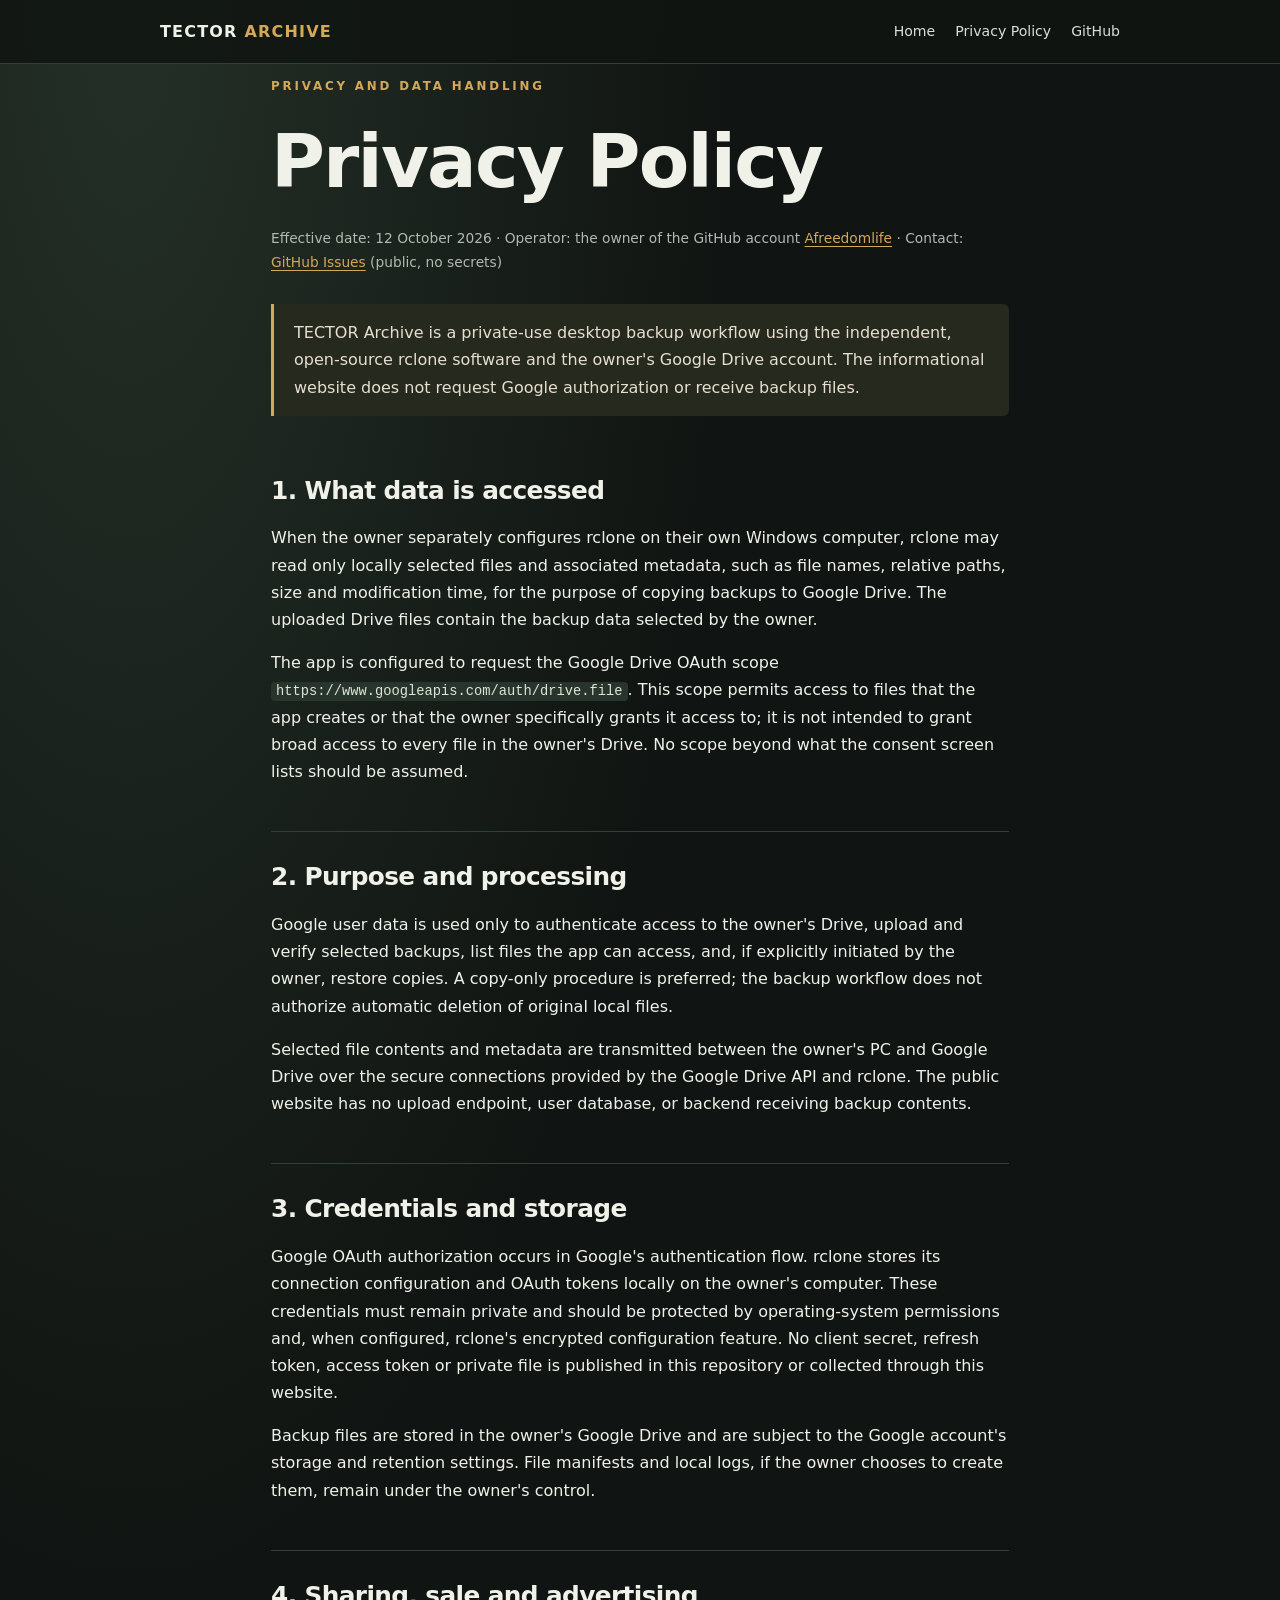
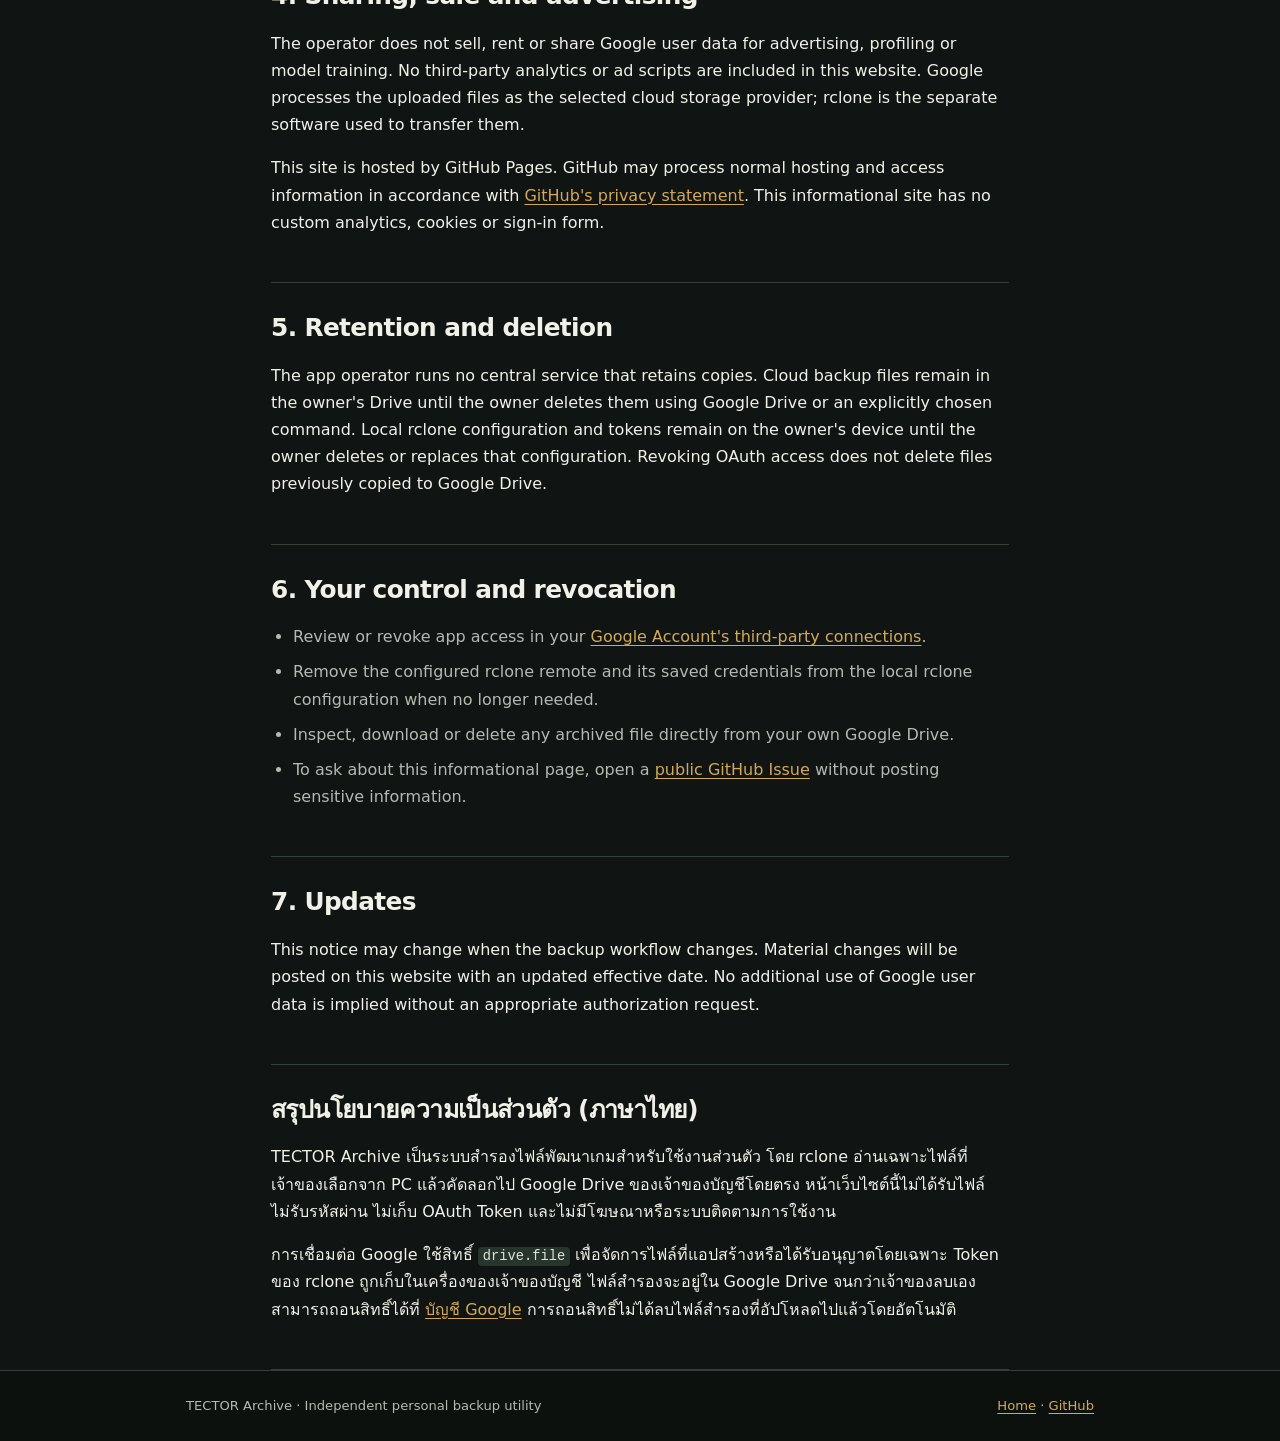
==== privacy.html @ d9ccf88e "docs: publish public Google OAuth privacy policy with data handling and revocation" ====
<!doctype html>
<html lang="en">
<head>
<meta charset="utf-8">
<meta name="viewport" content="width=device-width,initial-scale=1">
<meta name="description" content="Privacy Policy for the TECTOR Archive personal rclone and Google Drive backup workflow.">
<title>Privacy Policy — TECTOR Archive</title>
<link rel="canonical" href="https://afreedomlife.github.io/tector-archive/privacy.html">
<link rel="stylesheet" href="style.css">
</head>
<body>
<header><div class="wrap head-inner"><a class="brand" href="./">TECTOR <span>ARCHIVE</span></a><nav aria-label="Main navigation"><a href="./">Home</a><a href="privacy.html" aria-current="page">Privacy Policy</a><a href="https://github.com/Afreedomlife/tector-archive" rel="noopener">GitHub</a></nav></div></header>
<main class="wrap textcol">
<p class="eyebrow">Privacy and data handling</p>
<h1>Privacy Policy</h1>
<p class="small">Effective date: 12 October 2026 · Operator: the owner of the GitHub account <a href="https://github.com/Afreedomlife" rel="noopener">Afreedomlife</a> · Contact: <a href="https://github.com/Afreedomlife/tector-archive/issues" rel="noopener">GitHub Issues</a> (public, no secrets)</p>
<div class="note">TECTOR Archive is a private-use desktop backup workflow using the independent, open-source rclone software and the owner's Google Drive account. The informational website does not request Google authorization or receive backup files.</div>
<section class="section"><h2>1. What data is accessed</h2>
<p>When the owner separately configures rclone on their own Windows computer, rclone may read only locally selected files and associated metadata, such as file names, relative paths, size and modification time, for the purpose of copying backups to Google Drive. The uploaded Drive files contain the backup data selected by the owner.</p>
<p>The app is configured to request the Google Drive OAuth scope <code>https://www.googleapis.com/auth/drive.file</code>. This scope permits access to files that the app creates or that the owner specifically grants it access to; it is not intended to grant broad access to every file in the owner's Drive. No scope beyond what the consent screen lists should be assumed.</p>
</section>
<section class="section"><h2>2. Purpose and processing</h2>
<p>Google user data is used only to authenticate access to the owner's Drive, upload and verify selected backups, list files the app can access, and, if explicitly initiated by the owner, restore copies. A copy-only procedure is preferred; the backup workflow does not authorize automatic deletion of original local files.</p>
<p>Selected file contents and metadata are transmitted between the owner's PC and Google Drive over the secure connections provided by the Google Drive API and rclone. The public website has no upload endpoint, user database, or backend receiving backup contents.</p>
</section>
<section class="section"><h2>3. Credentials and storage</h2>
<p>Google OAuth authorization occurs in Google's authentication flow. rclone stores its connection configuration and OAuth tokens locally on the owner's computer. These credentials must remain private and should be protected by operating-system permissions and, when configured, rclone's encrypted configuration feature. No client secret, refresh token, access token or private file is published in this repository or collected through this website.</p>
<p>Backup files are stored in the owner's Google Drive and are subject to the Google account's storage and retention settings. File manifests and local logs, if the owner chooses to create them, remain under the owner's control.</p>
</section>
<section class="section"><h2>4. Sharing, sale and advertising</h2>
<p>The operator does not sell, rent or share Google user data for advertising, profiling or model training. No third-party analytics or ad scripts are included in this website. Google processes the uploaded files as the selected cloud storage provider; rclone is the separate software used to transfer them.</p>
<p>This site is hosted by GitHub Pages. GitHub may process normal hosting and access information in accordance with <a href="https://docs.github.com/en/site-policy/privacy-policies/github-general-privacy-statement" rel="noopener">GitHub's privacy statement</a>. This informational site has no custom analytics, cookies or sign-in form.</p>
</section>
<section class="section"><h2>5. Retention and deletion</h2>
<p>The app operator runs no central service that retains copies. Cloud backup files remain in the owner's Drive until the owner deletes them using Google Drive or an explicitly chosen command. Local rclone configuration and tokens remain on the owner's device until the owner deletes or replaces that configuration. Revoking OAuth access does not delete files previously copied to Google Drive.</p>
</section>
<section class="section"><h2>6. Your control and revocation</h2>
<ul>
<li>Review or revoke app access in your <a href="https://myaccount.google.com/connections" rel="noopener">Google Account's third-party connections</a>.</li>
<li>Remove the configured rclone remote and its saved credentials from the local rclone configuration when no longer needed.</li>
<li>Inspect, download or delete any archived file directly from your own Google Drive.</li>
<li>To ask about this informational page, open a <a href="https://github.com/Afreedomlife/tector-archive/issues" rel="noopener">public GitHub Issue</a> without posting sensitive information.</li>
</ul>
</section>
<section class="section"><h2>7. Updates</h2>
<p>This notice may change when the backup workflow changes. Material changes will be posted on this website with an updated effective date. No additional use of Google user data is implied without an appropriate authorization request.</p>
</section>
<section class="section" lang="th"><h2>สรุปนโยบายความเป็นส่วนตัว (ภาษาไทย)</h2>
<p>TECTOR Archive เป็นระบบสำรองไฟล์พัฒนาเกมสำหรับใช้งานส่วนตัว โดย rclone อ่านเฉพาะไฟล์ที่เจ้าของเลือกจาก PC แล้วคัดลอกไป Google Drive ของเจ้าของบัญชีโดยตรง หน้าเว็บไซต์นี้ไม่ได้รับไฟล์ ไม่รับรหัสผ่าน ไม่เก็บ OAuth Token และไม่มีโฆษณาหรือระบบติดตามการใช้งาน</p>
<p>การเชื่อมต่อ Google ใช้สิทธิ์ <code>drive.file</code> เพื่อจัดการไฟล์ที่แอปสร้างหรือได้รับอนุญาตโดยเฉพาะ Token ของ rclone ถูกเก็บในเครื่องของเจ้าของบัญชี ไฟล์สำรองจะอยู่ใน Google Drive จนกว่าเจ้าของลบเอง สามารถถอนสิทธิ์ได้ที่ <a href="https://myaccount.google.com/connections" rel="noopener">บัญชี Google</a> การถอนสิทธิ์ไม่ได้ลบไฟล์สำรองที่อัปโหลดไปแล้วโดยอัตโนมัติ</p>
</section>
</main>
<footer><div class="wrap foot"><span>TECTOR Archive · Independent personal backup utility</span><span><a href="./">Home</a> · <a href="https://github.com/Afreedomlife/tector-archive" rel="noopener">GitHub</a></span></div></footer>
</body>
</html>
---- style.css ----
:root{color-scheme:dark;--bg:#101412;--panel:#1a201c;--muted:#b3bab1;--text:#f0f1e9;--border:#333f37;--accent:#d4a859;--green:#a4c8af}*{box-sizing:border-box}html{scroll-behavior:smooth}body{margin:0;background:radial-gradient(ellipse at 10% 0%,#243027 0%,transparent 37%),var(--bg);color:var(--text);font:16px/1.7 ui-sans-serif,system-ui,-apple-system,"Segoe UI",sans-serif}a{color:var(--accent);text-underline-offset:3px}a:focus-visible{outline:2px solid var(--accent);outline-offset:4px}header{border-bottom:1px solid var(--border);background:#101511d9}.wrap{max-width:960px;margin:auto;padding:0 26px}.head-inner{display:flex;justify-content:space-between;align-items:center;gap:22px;padding:18px 0}.brand{font-weight:750;letter-spacing:.075em;color:var(--text);text-decoration:none}.brand span{color:var(--accent)}nav{display:flex;flex-wrap:wrap;gap:20px;font-size:.88rem}nav a{text-decoration:none;color:#d9dfd5}nav a:hover{color:var(--accent)}main{padding:66px 0 72px}.eyebrow{text-transform:uppercase;letter-spacing:.24em;font-size:.74rem;font-weight:650;color:var(--accent)}h1,h2,h3{line-height:1.24;letter-spacing:-.025em}h1{font-size:clamp(2.5rem,6.4vw,4.6rem);max-width:15ch;margin:20px 0}h2{font-size:1.55rem;margin:0 0 18px}h3{font-size:1.05rem;margin:0 0 8px}.lede{font-size:1.1rem;max-width:700px;color:#d0d8cf}.intro{margin-bottom:38px}.status{display:inline-flex;align-items:center;gap:10px;color:var(--green);font-weight:620;font-size:.8rem;border:1px solid #455d4c;background:#203027;padding:7px 14px;border-radius:99px}.status:before{content:"";width:7px;height:7px;background:var(--green);border-radius:50%}.buttons{display:flex;flex-wrap:wrap;gap:14px;margin:30px 0}.btn{display:inline-flex;align-items:center;justify-content:center;text-decoration:none;padding:10px 18px;border:1px solid var(--accent);border-radius:7px;color:#111811;background:var(--accent);font-size:.91rem;font-weight:750}.btn.secondary{background:transparent;color:var(--accent)}.grid{display:grid;grid-template-columns:repeat(2,minmax(0,1fr));gap:16px;margin:36px 0}.card{border:1px solid var(--border);background:var(--panel);border-radius:11px;padding:26px}.card p{margin:0;color:var(--muted)}.section{padding:30px 0;border-bottom:1px solid var(--border)}p,li{overflow-wrap:anywhere}code{font-size:.86em;padding:2px 5px;color:#dfe4d8;background:#28352c;border-radius:4px}ul{padding-left:22px;color:var(--muted)}li+li{margin-top:8px}.note{border-left:3px solid var(--accent);padding:15px 20px;background:#26291e;color:#e6dfd0;border-radius:0 6px 6px 0;margin:30px 0}.muted,.small{color:var(--muted)}.small{font-size:.86rem}.textcol{max-width:790px}footer{border-top:1px solid var(--border);background:#0d110e;color:var(--muted);font-size:.82rem;padding:24px 0}footer .foot{display:flex;justify-content:space-between;gap:20px;flex-wrap:wrap}@media(max-width:650px){main{padding-top:38px}.head-inner{align-items:flex-start;flex-direction:column}.grid{grid-template-columns:1fr}.wrap{padding:0 20px}.card{padding:20px}}
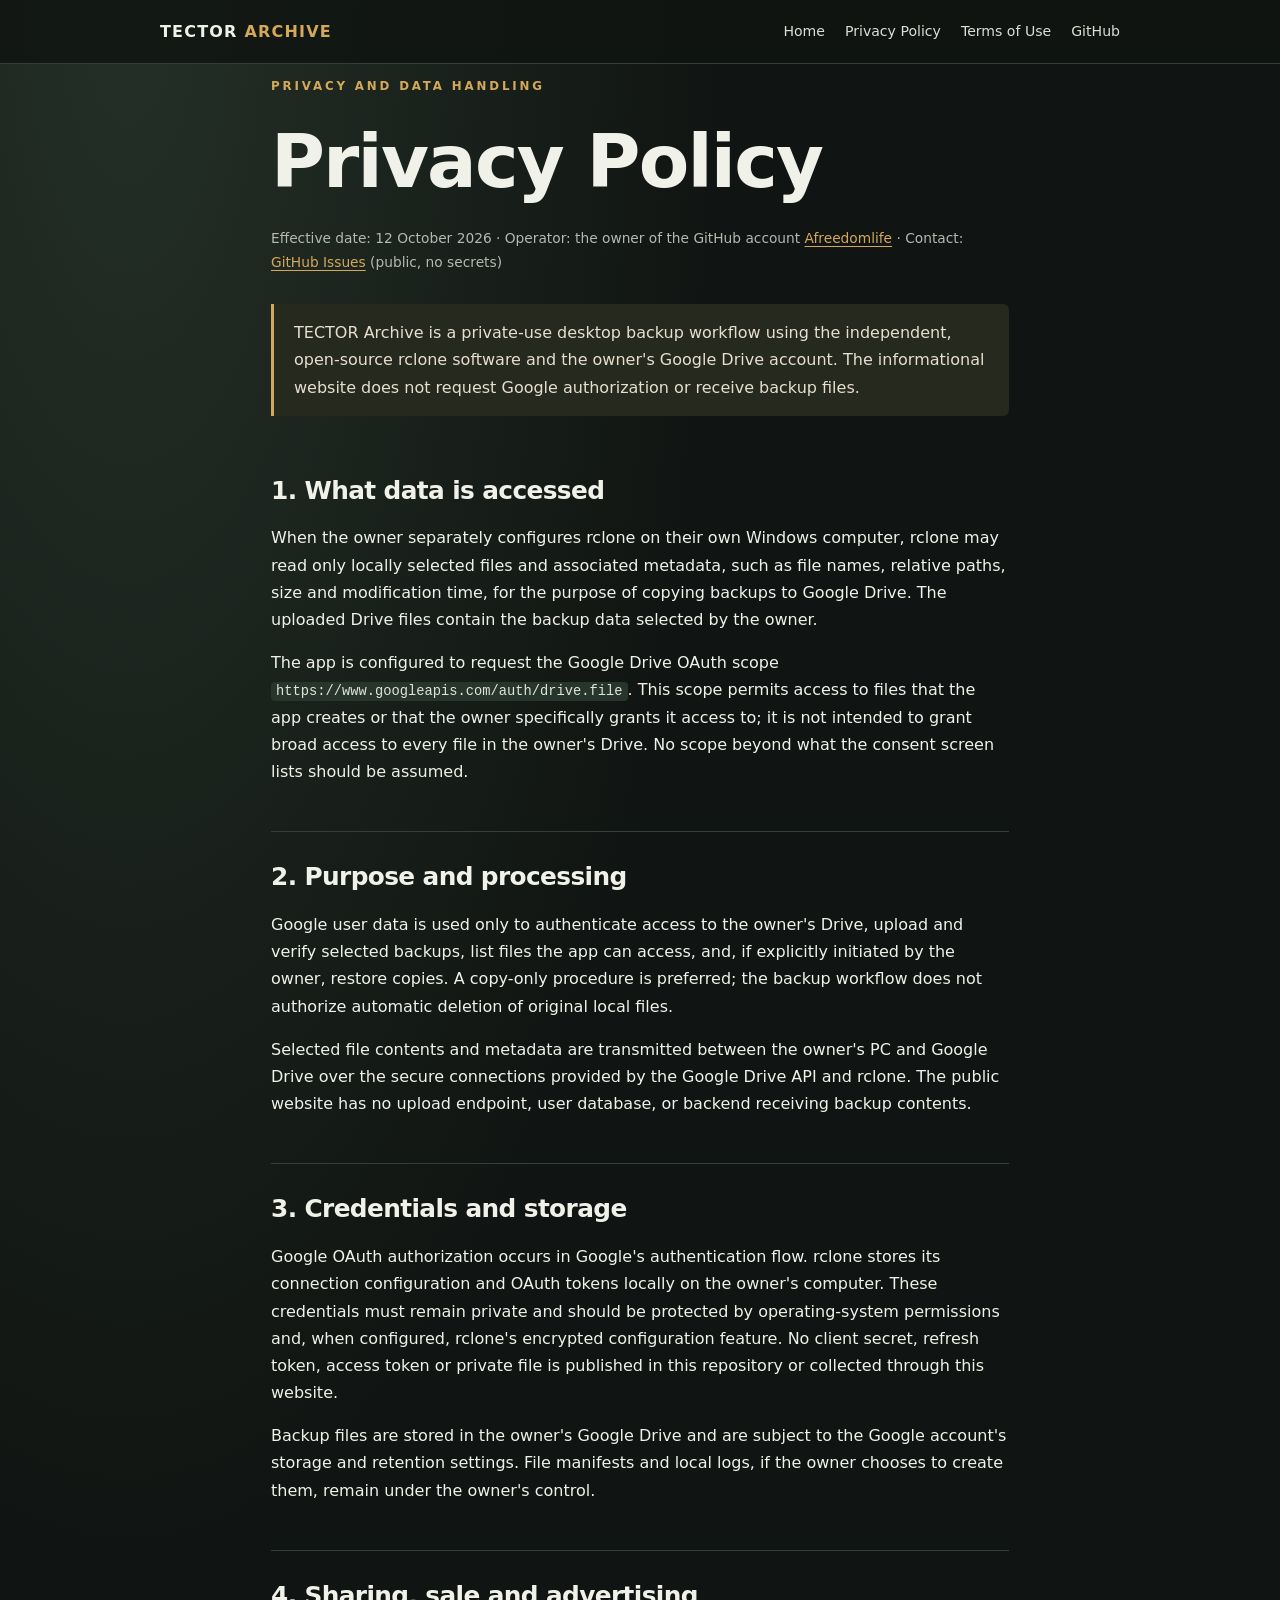
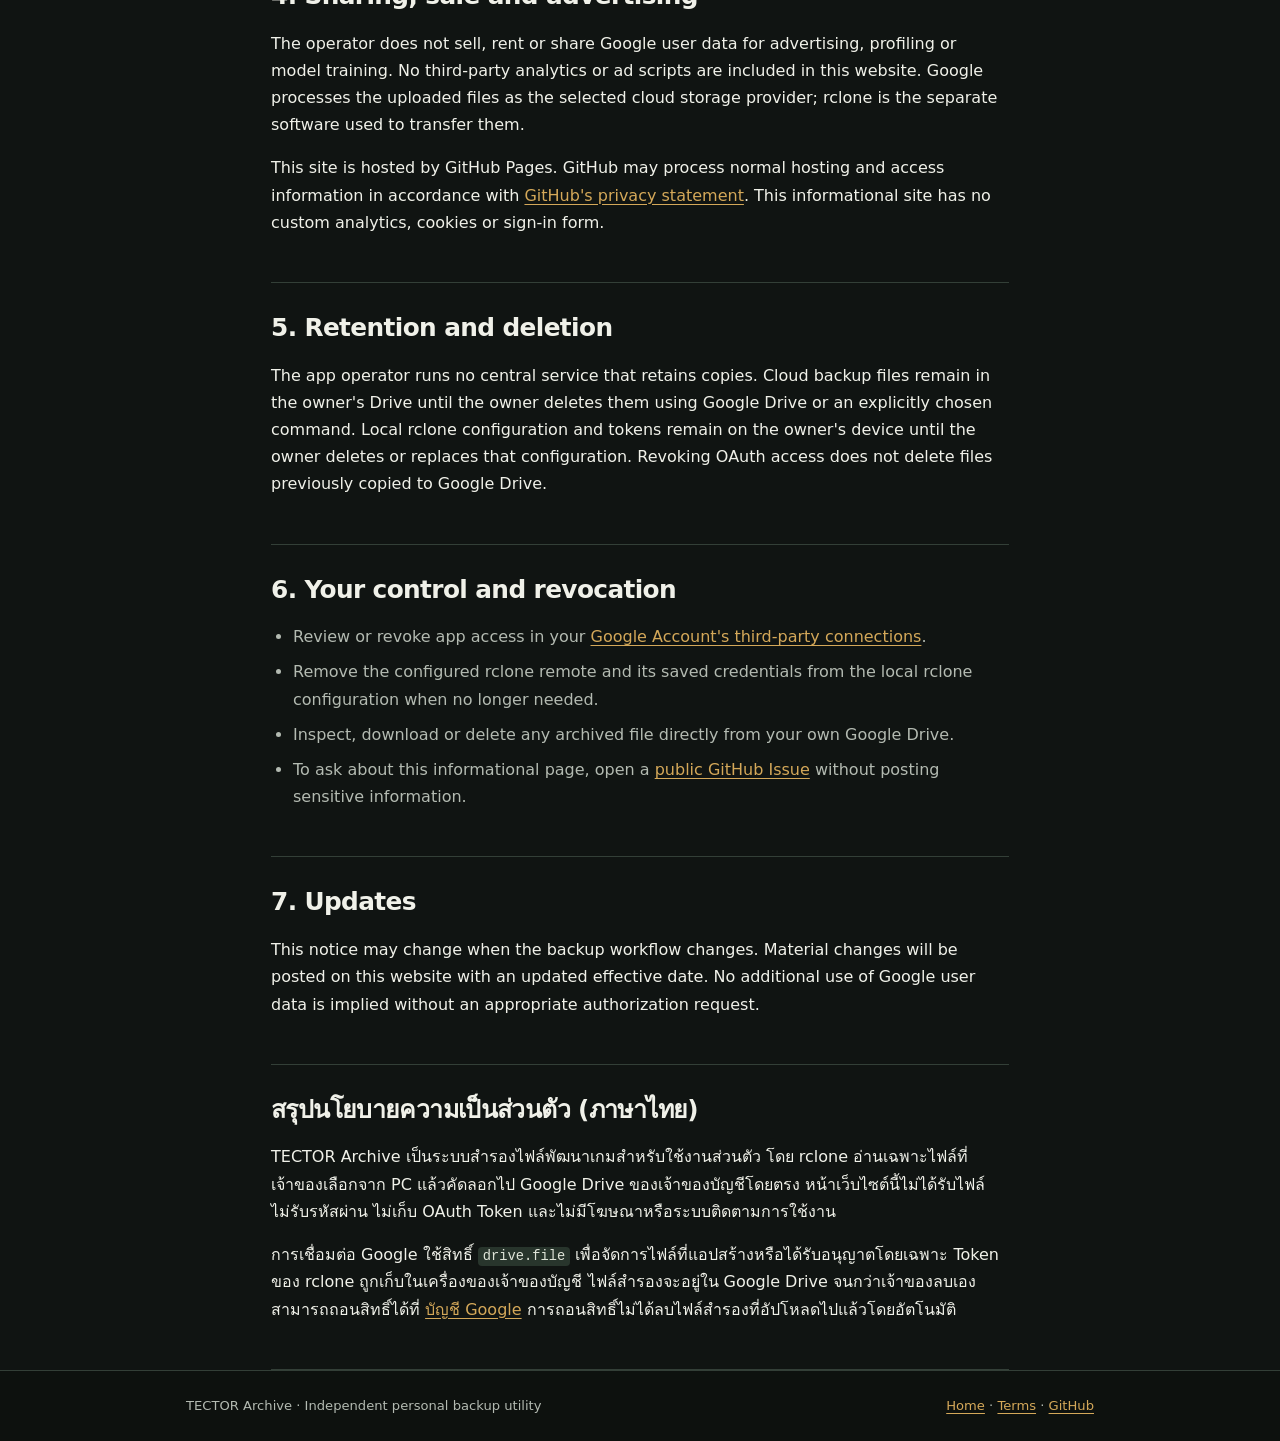
==== commit ea5793c2: "docs: link terms page from privacy.html" ====
--- a/privacy.html
+++ b/privacy.html
@@ -9,7 +9,7 @@
 <link rel="stylesheet" href="style.css">
 </head>
 <body>
-<header><div class="wrap head-inner"><a class="brand" href="./">TECTOR <span>ARCHIVE</span></a><nav aria-label="Main navigation"><a href="./">Home</a><a href="privacy.html" aria-current="page">Privacy Policy</a><a href="https://github.com/Afreedomlife/tector-archive" rel="noopener">GitHub</a></nav></div></header>
+<header><div class="wrap head-inner"><a class="brand" href="./">TECTOR <span>ARCHIVE</span></a><nav aria-label="Main navigation"><a href="./">Home</a><a href="privacy.html" aria-current="page">Privacy Policy</a><a href="terms.html">Terms of Use</a><a href="https://github.com/Afreedomlife/tector-archive" rel="noopener">GitHub</a></nav></div></header>
 <main class="wrap textcol">
 <p class="eyebrow">Privacy and data handling</p>
 <h1>Privacy Policy</h1>
@@ -50,6 +50,6 @@
 <p>การเชื่อมต่อ Google ใช้สิทธิ์ <code>drive.file</code> เพื่อจัดการไฟล์ที่แอปสร้างหรือได้รับอนุญาตโดยเฉพาะ Token ของ rclone ถูกเก็บในเครื่องของเจ้าของบัญชี ไฟล์สำรองจะอยู่ใน Google Drive จนกว่าเจ้าของลบเอง สามารถถอนสิทธิ์ได้ที่ <a href="https://myaccount.google.com/connections" rel="noopener">บัญชี Google</a> การถอนสิทธิ์ไม่ได้ลบไฟล์สำรองที่อัปโหลดไปแล้วโดยอัตโนมัติ</p>
 </section>
 </main>
-<footer><div class="wrap foot"><span>TECTOR Archive · Independent personal backup utility</span><span><a href="./">Home</a> · <a href="https://github.com/Afreedomlife/tector-archive" rel="noopener">GitHub</a></span></div></footer>
+<footer><div class="wrap foot"><span>TECTOR Archive · Independent personal backup utility</span><span><a href="./">Home</a> · <a href="terms.html">Terms</a> · <a href="https://github.com/Afreedomlife/tector-archive" rel="noopener">GitHub</a></span></div></footer>
 </body>
 </html>
